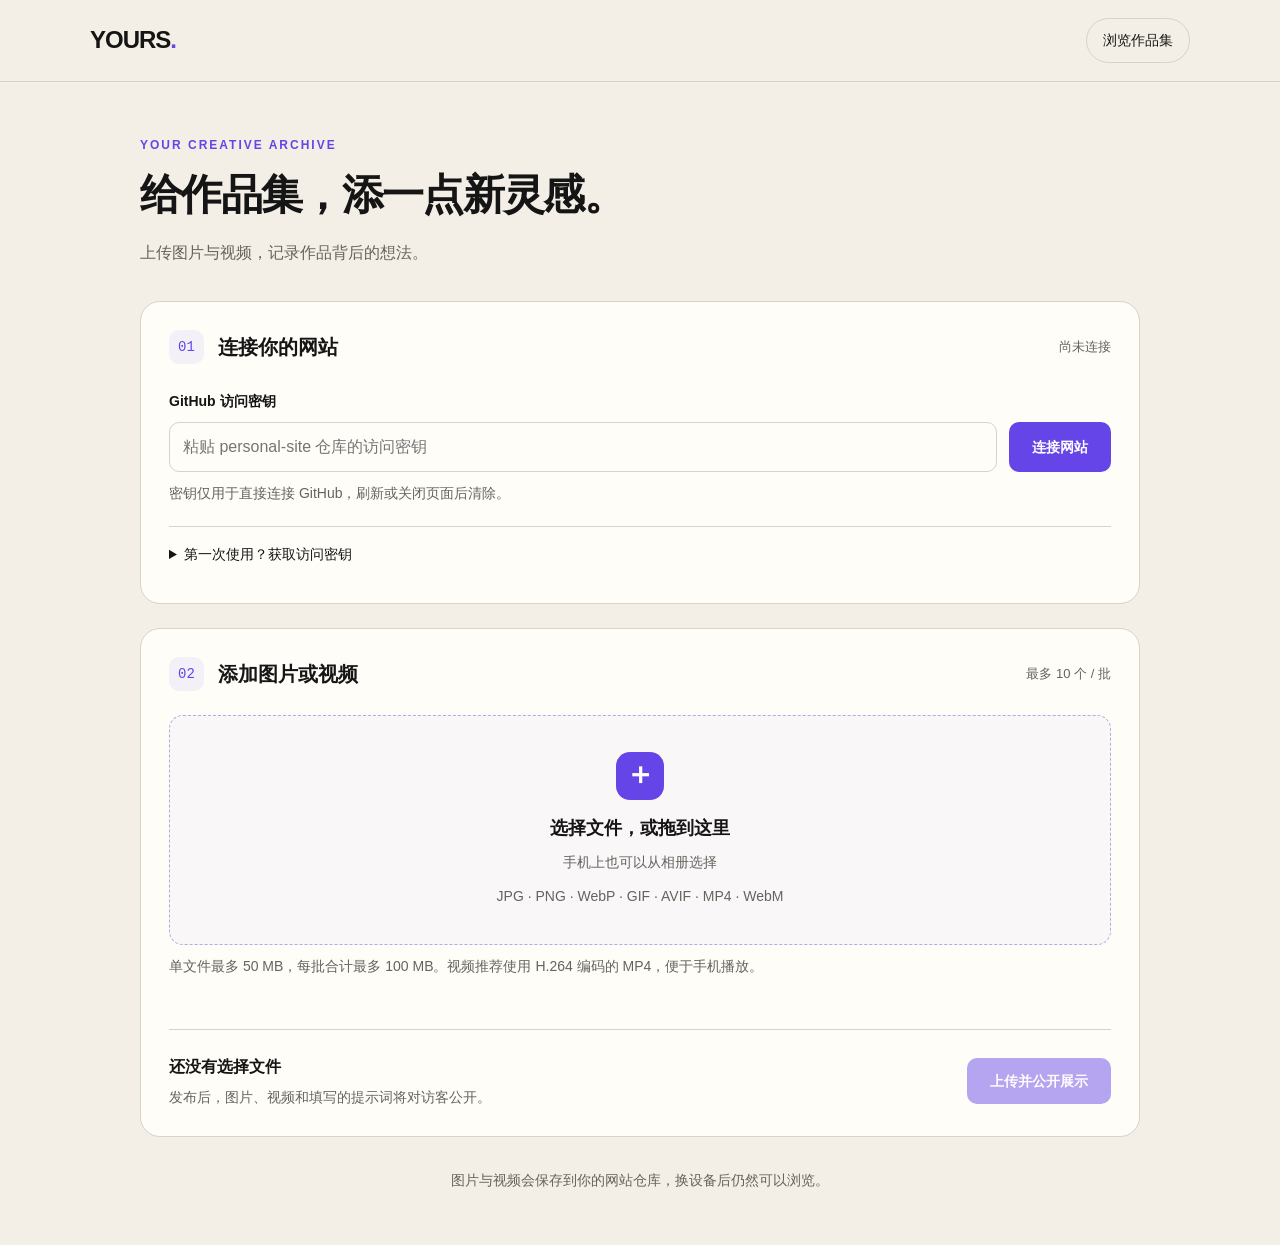
==== admin.html @ 5c5b268e "Add portfolio media uploads and browsable work library" ====
<!doctype html>
<html lang="zh-CN">
<head>
  <meta charset="UTF-8" />
  <meta name="viewport" content="width=device-width, initial-scale=1.0" />
  <meta name="robots" content="noindex, nofollow" />
  <meta name="referrer" content="no-referrer" />
  <meta http-equiv="Content-Security-Policy" content="default-src 'self'; connect-src 'self' https://api.github.com; img-src 'self' blob: data:; media-src 'self' blob:; object-src 'none'; base-uri 'self'; form-action 'none'" />
  <meta name="theme-color" content="#f3efe6" />
  <title>管理作品 · 个人作品集</title>
  <link rel="icon" href="data:image/svg+xml,%3Csvg xmlns='http://www.w3.org/2000/svg' viewBox='0 0 64 64'%3E%3Crect width='64' height='64' rx='16' fill='%236545e8'/%3E%3Cpath d='M16 20h9l7 12 7-12h9L36 39v7h-8v-7z' fill='%23f4dd62'/%3E%3C/svg%3E" />
  <link rel="stylesheet" href="admin.css" />
  <script type="module" src="admin.mjs"></script>
</head>
<body>
  <a class="skip-link" href="#main">跳到主要内容</a>
  <header class="admin-header"><a class="brand" href="index.html">YOURS<span>.</span></a><a class="back-link" href="index.html#work">浏览作品集</a></header>
  <main id="main" class="admin-shell">
    <div class="page-heading"><p class="eyebrow">YOUR CREATIVE ARCHIVE</p><h1>给作品集，添一点新灵感。</h1><p>上传图片与视频，记录作品背后的想法。</p></div>
    <section class="connect-panel" aria-labelledby="connect-title">
      <div class="panel-title"><div><span class="step-number">01</span><h2 id="connect-title">连接你的网站</h2></div><span id="connection-label" class="connection-label">尚未连接</span></div>
      <form id="connect-form">
        <label for="github-token">GitHub 访问密钥</label>
        <div class="connect-row"><input id="github-token" type="password" autocomplete="off" spellcheck="false" placeholder="粘贴 personal-site 仓库的访问密钥" required /><button type="submit" id="connect-button" class="primary">连接网站</button></div>
        <p class="help">密钥仅用于直接连接 GitHub，刷新或关闭页面后清除。</p>
      </form>
      <div id="connected-state" hidden><p>已连接 <strong>tiechangchu-max / personal-site</strong>，可以上传作品了。</p><button type="button" id="disconnect-button" class="secondary">断开连接</button></div>
      <p id="connection-message" class="message" role="status"></p>
      <details id="token-help"><summary>第一次使用？获取访问密钥</summary><ol><li>打开 <a href="https://github.com/settings/personal-access-tokens/new" target="_blank" rel="noopener noreferrer">GitHub 密钥创建页</a>，登录你的网站所属账号。</li><li>选择 <strong>Only select repositories</strong>，只勾选 <strong>personal-site</strong>。</li><li>在 Repository permissions 中将 <strong>Contents</strong> 设为 <strong>Read and write</strong>，设置有效期并生成密钥。</li><li>把生成的密钥粘贴到上方，点击“连接网站”。</li></ol><p class="help">如果提示缺少作品目录，说明新版上传功能尚未发布到仓库。</p></details>
    </section>
    <section class="upload-panel" aria-labelledby="upload-title">
      <div class="panel-title"><div><span class="step-number">02</span><h2 id="upload-title">添加图片或视频</h2></div><span class="connection-label">最多 10 个 / 批</span></div>
      <fieldset id="upload-fields">
        <label class="dropzone" id="dropzone" for="media-files"><span class="upload-symbol" aria-hidden="true">＋</span><strong>选择文件，或拖到这里</strong><span>手机上也可以从相册选择</span><span class="file-formats">JPG · PNG · WebP · GIF · AVIF · MP4 · WebM</span><input id="media-files" type="file" accept="image/jpeg,image/png,image/webp,image/gif,image/avif,video/mp4,video/webm,.jpg,.jpeg,.png,.webp,.gif,.avif,.mp4,.webm" multiple /></label>
        <p class="help">单文件最多 50 MB，每批合计最多 100 MB。视频推荐使用 H.264 编码的 MP4，便于手机播放。</p>
        <p id="file-message" class="message" role="status"></p>
        <div id="upload-queue" class="upload-queue"></div>
        <datalist id="category-options"><option value="产品视觉"></option><option value="人物创作"></option><option value="影像实验"></option><option value="Little Swan"></option><option value="兔然心动"></option></datalist>
      </fieldset>
      <div class="publish-bar"><div><strong id="queue-summary">还没有选择文件</strong><p>发布后，图片、视频和填写的提示词将对访客公开。</p></div><button type="button" id="publish-button" class="primary" disabled>上传并公开展示</button></div>
      <div id="progress-panel" hidden><progress id="upload-progress" max="100" value="0" aria-label="发布进度"></progress><p id="progress-message" role="status"></p></div>
      <div id="publish-result" class="publish-result" role="status" hidden></div>
    </section>
    <p class="admin-footer">图片与视频会保存到你的网站仓库，换设备后仍然可以浏览。</p>
    <noscript><p class="message error">请启用 JavaScript 后再使用上传功能。</p></noscript>
  </main>
</body>
</html>
---- admin.css ----
:root{--paper:#f3efe6;--surface:#fffdf8;--ink:#151515;--muted:#66635e;--purple:#6545e8;--line:#d8d2c7;--soft:#ebe6dd;font-family:Inter,"PingFang SC","Microsoft YaHei",sans-serif;color:var(--ink);background:var(--paper);font-size:16px;line-height:1.6}*{box-sizing:border-box}body{margin:0}a{color:inherit}button,input,textarea{font:inherit}button,a,input,textarea,summary{touch-action:manipulation}button{cursor:pointer}button:disabled{cursor:not-allowed;opacity:.48}[hidden]{display:none!important}:focus-visible{outline:3px solid var(--purple);outline-offset:4px}.skip-link{position:fixed;top:10px;left:10px;background:var(--ink);color:white;padding:10px;transform:translateY(-180%);z-index:10}.skip-link:focus{transform:none}.admin-header{height:82px;padding:0 max(24px,calc((100vw - 1100px)/2));display:flex;align-items:center;justify-content:space-between;border-bottom:1px solid var(--line)}.brand{font-size:24px;font-weight:900;text-decoration:none;letter-spacing:-1px}.brand span{color:var(--purple)}.back-link{font-size:14px;text-decoration:none;padding:10px 16px;border:1px solid var(--line);border-radius:30px}.admin-shell{width:min(1000px,calc(100% - 48px));margin:54px auto}.page-heading{margin-bottom:36px}.eyebrow{font-size:12px;font-weight:700;letter-spacing:2px;color:var(--purple)}h1{font-size:clamp(27px,4.5vw,42px);line-height:1.35;letter-spacing:-.04em;margin:12px 0}h2{font-size:20px;line-height:1.5;margin:0}.page-heading>p:last-child{color:var(--muted)}.connect-panel,.upload-panel{border:1px solid var(--line);border-radius:20px;background:var(--surface);padding:28px;margin-top:24px}.panel-title{display:flex;justify-content:space-between;align-items:center;gap:16px;margin-bottom:24px}.panel-title>div{display:flex;gap:14px;align-items:center}.step-number{font:14px ui-monospace,monospace;color:var(--purple);background:#6545e812;border-radius:10px;padding:9px}.connection-label{font-size:13px;color:var(--muted)}label{font-size:14px;font-weight:600}.connect-row{display:flex;gap:12px;margin-top:8px}input:not([type=file]),textarea{border:1px solid var(--line);border-radius:10px;background:var(--surface);color:var(--ink);padding:11px 13px;min-width:0;width:100%;font-size:16px}input:focus,textarea:focus{border-color:var(--purple)}.connect-row input{flex:1}.primary,.secondary{border:1px solid transparent;padding:11px 22px;border-radius:10px;min-height:46px;font-size:14px;font-weight:600;white-space:nowrap}.primary{background:var(--purple);color:white}.primary:hover:not(:disabled){background:#5135cb}.secondary{background:var(--soft);color:var(--ink)}.help{color:var(--muted);font-size:14px;margin:10px 0 0}.message{font-size:14px;white-space:pre-line;margin:12px 0 0;overflow-wrap:anywhere}.message:empty{display:none}.message.error{color:#a3222e}.message.success{color:#3c593a}details{border-top:1px solid var(--line);margin-top:22px;padding-top:16px;font-size:14px}summary{cursor:pointer;min-height:32px}details li{margin:10px 0}details a{color:var(--purple)}fieldset{border:0;padding:0;margin:0;min-width:0}.dropzone{position:relative;display:flex;align-items:center;justify-content:center;flex-direction:column;gap:8px;padding:36px 20px;border:1.5px dashed #b6a8e4;border-radius:14px;background:#6545e808;cursor:pointer;text-align:center}.dropzone.dragging{background:#6545e81c;border-color:var(--purple)}.dropzone:focus-within{outline:3px solid var(--purple);outline-offset:3px}.upload-symbol{width:48px;height:48px;background:var(--purple);color:white;border-radius:14px;font-size:30px;line-height:44px;margin-bottom:6px}.dropzone strong{font-size:18px}.dropzone>span:not(.upload-symbol){font-size:14px;color:var(--muted);font-weight:400}.file-formats{margin-top:4px}.dropzone input{position:absolute;inset:0;width:100%;height:100%;opacity:0;cursor:pointer}.upload-queue{display:grid;gap:20px;margin-top:24px}.queue-item{display:grid;grid-template-columns:180px minmax(0,1fr);gap:22px;padding:20px;border:1px solid var(--line);border-radius:14px}.queue-preview{aspect-ratio:1/1;overflow:hidden;border-radius:10px;background:#e9e4db;display:flex;align-items:center;justify-content:center}.queue-preview img,.queue-preview video{width:100%;height:100%;object-fit:contain}.queue-file{font-size:12px;color:var(--muted);overflow-wrap:anywhere;margin-top:8px}.queue-remove{margin-top:12px;font-size:14px;border:0;background:transparent;color:#91412f;text-decoration:underline;min-height:40px;padding:0 8px}.queue-inputs{display:grid;grid-template-columns:1fr 1fr;gap:14px}.queue-field{display:flex;flex-direction:column;gap:6px;min-width:0}.queue-field.wide{grid-column:1/-1}.queue-field textarea{resize:vertical;min-height:80px}.queue-field.prompt textarea{min-height:100px;font-family:ui-monospace,"Microsoft YaHei",monospace;font-size:14px}.publish-bar{display:flex;justify-content:space-between;align-items:center;gap:24px;border-top:1px solid var(--line);padding-top:24px;margin-top:28px}.publish-bar strong{font-size:16px}.publish-bar p{font-size:14px;color:var(--muted);margin:6px 0 0}.admin-footer{text-align:center;color:var(--muted);font-size:14px;margin:32px 0}.publish-result{padding:20px;border:1px solid var(--line);background:var(--soft);border-radius:12px;margin-top:20px;white-space:pre-line;overflow-wrap:anywhere}.publish-result.error{border-color:#c99494;background:#fff4f1;color:#852f2f}.publish-result a{color:var(--purple);display:inline-block;margin-top:12px;font-weight:600}.publish-result p{margin:0}.publish-result p+p{margin-top:8px}progress{width:100%;height:12px;accent-color:var(--purple);margin-top:24px}#progress-message{font-size:14px;margin:8px 0}.upload-panel[aria-busy=true] .dropzone{opacity:.5}#connected-state{display:flex;align-items:center;justify-content:space-between;gap:20px}#connected-state p{font-size:14px;overflow-wrap:anywhere}
@media(max-width:640px){.admin-header{height:70px;padding:0 20px}.admin-shell{width:calc(100% - 32px);margin:32px auto}.connect-panel,.upload-panel{padding:20px 16px;border-radius:16px}.panel-title{align-items:flex-start;gap:8px}.panel-title>div{gap:10px}h2{font-size:18px}.connection-label{max-width:100px;text-align:right}.connect-row{flex-direction:column}.primary{width:100%}.queue-item{grid-template-columns:1fr;padding:14px}.queue-preview{aspect-ratio:16/10}.queue-inputs{grid-template-columns:1fr}.queue-field{grid-column:1/-1}.queue-remove{margin-top:0}.publish-bar{flex-direction:column;align-items:stretch;gap:18px}.dropzone{padding:26px 12px}.dropzone strong{font-size:16px}.file-formats{max-width:240px}.admin-footer{text-align:left}#connected-state{align-items:flex-start;flex-direction:column}}
@media(prefers-color-scheme:dark){:root{--paper:#161616;--surface:#222220;--ink:#f2eee5;--muted:#aaa69e;--purple:#ab93ff;--line:#49463f;--soft:#302e29}.primary{background:#6545e8}.primary:hover:not(:disabled){background:#7757f1}.step-number{background:#ab93ff18}.dropzone{background:#ab93ff08}.queue-preview{background:#161616}.message.error{color:#ffb2ba}.queue-remove{color:#efb6a9}.publish-result.error{background:#3c2323;color:#ffd1d1}.message.success{color:#acd4a8}.upload-symbol{background:#6545e8}}
.skip-link:not(:focus){clip-path:inset(50%);width:1px;height:1px;overflow:hidden;white-space:nowrap}
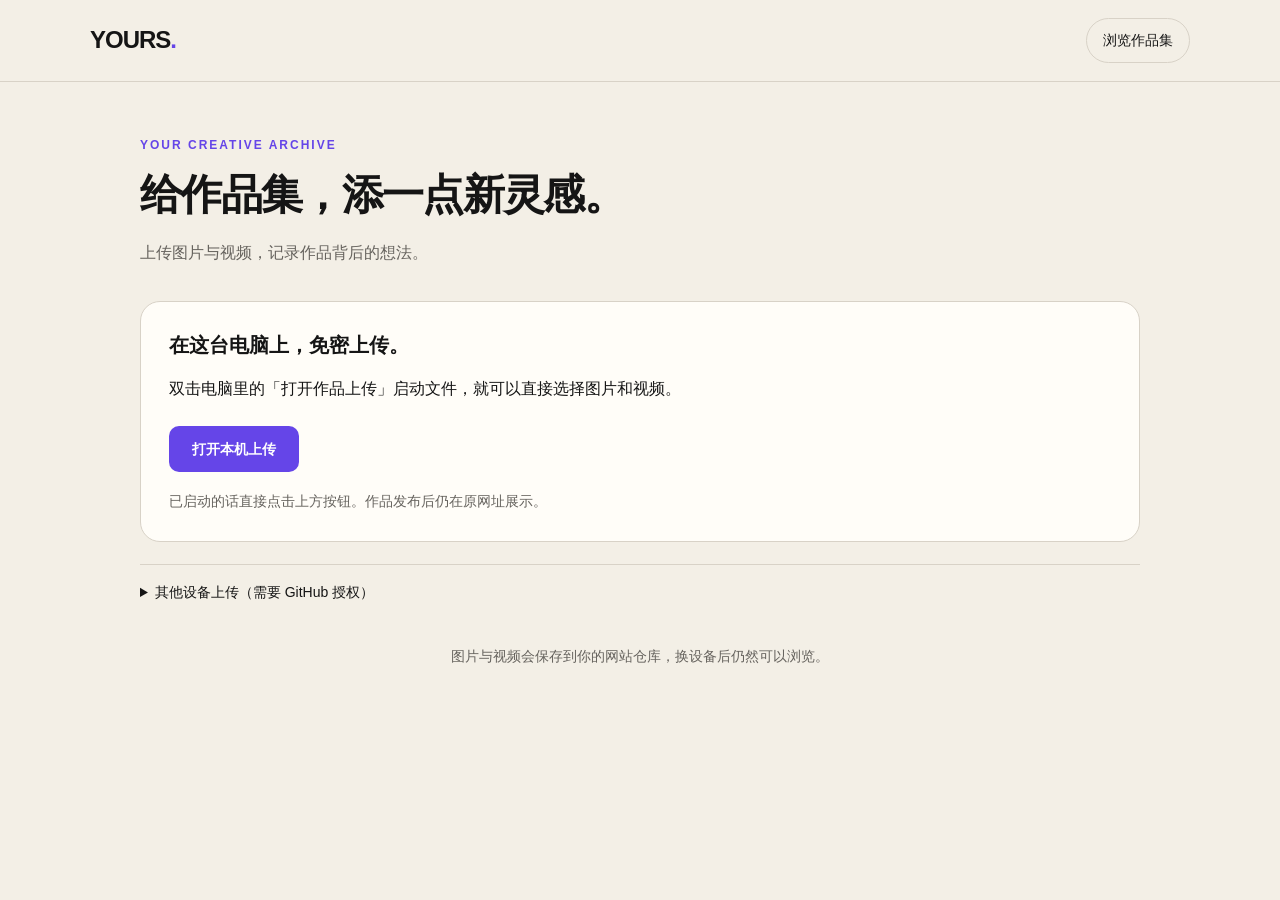
==== commit a470302d: "Make new uploads easy to find and add local passwordless publishing" ====
--- a/admin.html
+++ b/admin.html
@@ -9,14 +9,21 @@
   <meta name="theme-color" content="#f3efe6" />
   <title>管理作品 · 个人作品集</title>
   <link rel="icon" href="data:image/svg+xml,%3Csvg xmlns='http://www.w3.org/2000/svg' viewBox='0 0 64 64'%3E%3Crect width='64' height='64' rx='16' fill='%236545e8'/%3E%3Cpath d='M16 20h9l7 12 7-12h9L36 39v7h-8v-7z' fill='%23f4dd62'/%3E%3C/svg%3E" />
-  <link rel="stylesheet" href="admin.css" />
-  <script type="module" src="admin.mjs"></script>
+  <link rel="stylesheet" href="admin.css?v=20261004-2" />
+  <script type="module" src="admin.mjs?v=20261004-2"></script>
 </head>
 <body>
   <a class="skip-link" href="#main">跳到主要内容</a>
   <header class="admin-header"><a class="brand" href="index.html">YOURS<span>.</span></a><a class="back-link" href="index.html#work">浏览作品集</a></header>
   <main id="main" class="admin-shell">
     <div class="page-heading"><p class="eyebrow">YOUR CREATIVE ARCHIVE</p><h1>给作品集，添一点新灵感。</h1><p>上传图片与视频，记录作品背后的想法。</p></div>
+    <section class="connect-panel local-entry" aria-labelledby="local-title">
+      <h2 id="local-title">在这台电脑上，免密上传。</h2>
+      <p>双击电脑里的「打开作品上传」启动文件，就可以直接选择图片和视频。</p>
+      <a class="primary local-start" href="http://127.0.0.1:8766/">打开本机上传</a>
+      <p class="help">已启动的话直接点击上方按钮。作品发布后仍在原网址展示。</p>
+    </section>
+    <details id="remote-mode"><summary>其他设备上传（需要 GitHub 授权）</summary>
     <section class="connect-panel" aria-labelledby="connect-title">
       <div class="panel-title"><div><span class="step-number">01</span><h2 id="connect-title">连接你的网站</h2></div><span id="connection-label" class="connection-label">尚未连接</span></div>
       <form id="connect-form">
@@ -41,6 +48,7 @@
       <div id="progress-panel" hidden><progress id="upload-progress" max="100" value="0" aria-label="发布进度"></progress><p id="progress-message" role="status"></p></div>
       <div id="publish-result" class="publish-result" role="status" hidden></div>
     </section>
+    </details>
     <p class="admin-footer">图片与视频会保存到你的网站仓库，换设备后仍然可以浏览。</p>
     <noscript><p class="message error">请启用 JavaScript 后再使用上传功能。</p></noscript>
   </main>
--- a/admin.css
+++ b/admin.css
@@ -2,3 +2,4 @@
 @media(max-width:640px){.admin-header{height:70px;padding:0 20px}.admin-shell{width:calc(100% - 32px);margin:32px auto}.connect-panel,.upload-panel{padding:20px 16px;border-radius:16px}.panel-title{align-items:flex-start;gap:8px}.panel-title>div{gap:10px}h2{font-size:18px}.connection-label{max-width:100px;text-align:right}.connect-row{flex-direction:column}.primary{width:100%}.queue-item{grid-template-columns:1fr;padding:14px}.queue-preview{aspect-ratio:16/10}.queue-inputs{grid-template-columns:1fr}.queue-field{grid-column:1/-1}.queue-remove{margin-top:0}.publish-bar{flex-direction:column;align-items:stretch;gap:18px}.dropzone{padding:26px 12px}.dropzone strong{font-size:16px}.file-formats{max-width:240px}.admin-footer{text-align:left}#connected-state{align-items:flex-start;flex-direction:column}}
 @media(prefers-color-scheme:dark){:root{--paper:#161616;--surface:#222220;--ink:#f2eee5;--muted:#aaa69e;--purple:#ab93ff;--line:#49463f;--soft:#302e29}.primary{background:#6545e8}.primary:hover:not(:disabled){background:#7757f1}.step-number{background:#ab93ff18}.dropzone{background:#ab93ff08}.queue-preview{background:#161616}.message.error{color:#ffb2ba}.queue-remove{color:#efb6a9}.publish-result.error{background:#3c2323;color:#ffd1d1}.message.success{color:#acd4a8}.upload-symbol{background:#6545e8}}
 .skip-link:not(:focus){clip-path:inset(50%);width:1px;height:1px;overflow:hidden;white-space:nowrap}
+.local-start{display:inline-flex;align-items:center;justify-content:center;text-decoration:none;margin:8px 0}.local-entry>p{font-size:16px}.local-entry>.help{font-size:14px}html[data-uploader=local] #disconnect-button{margin-top:16px}
